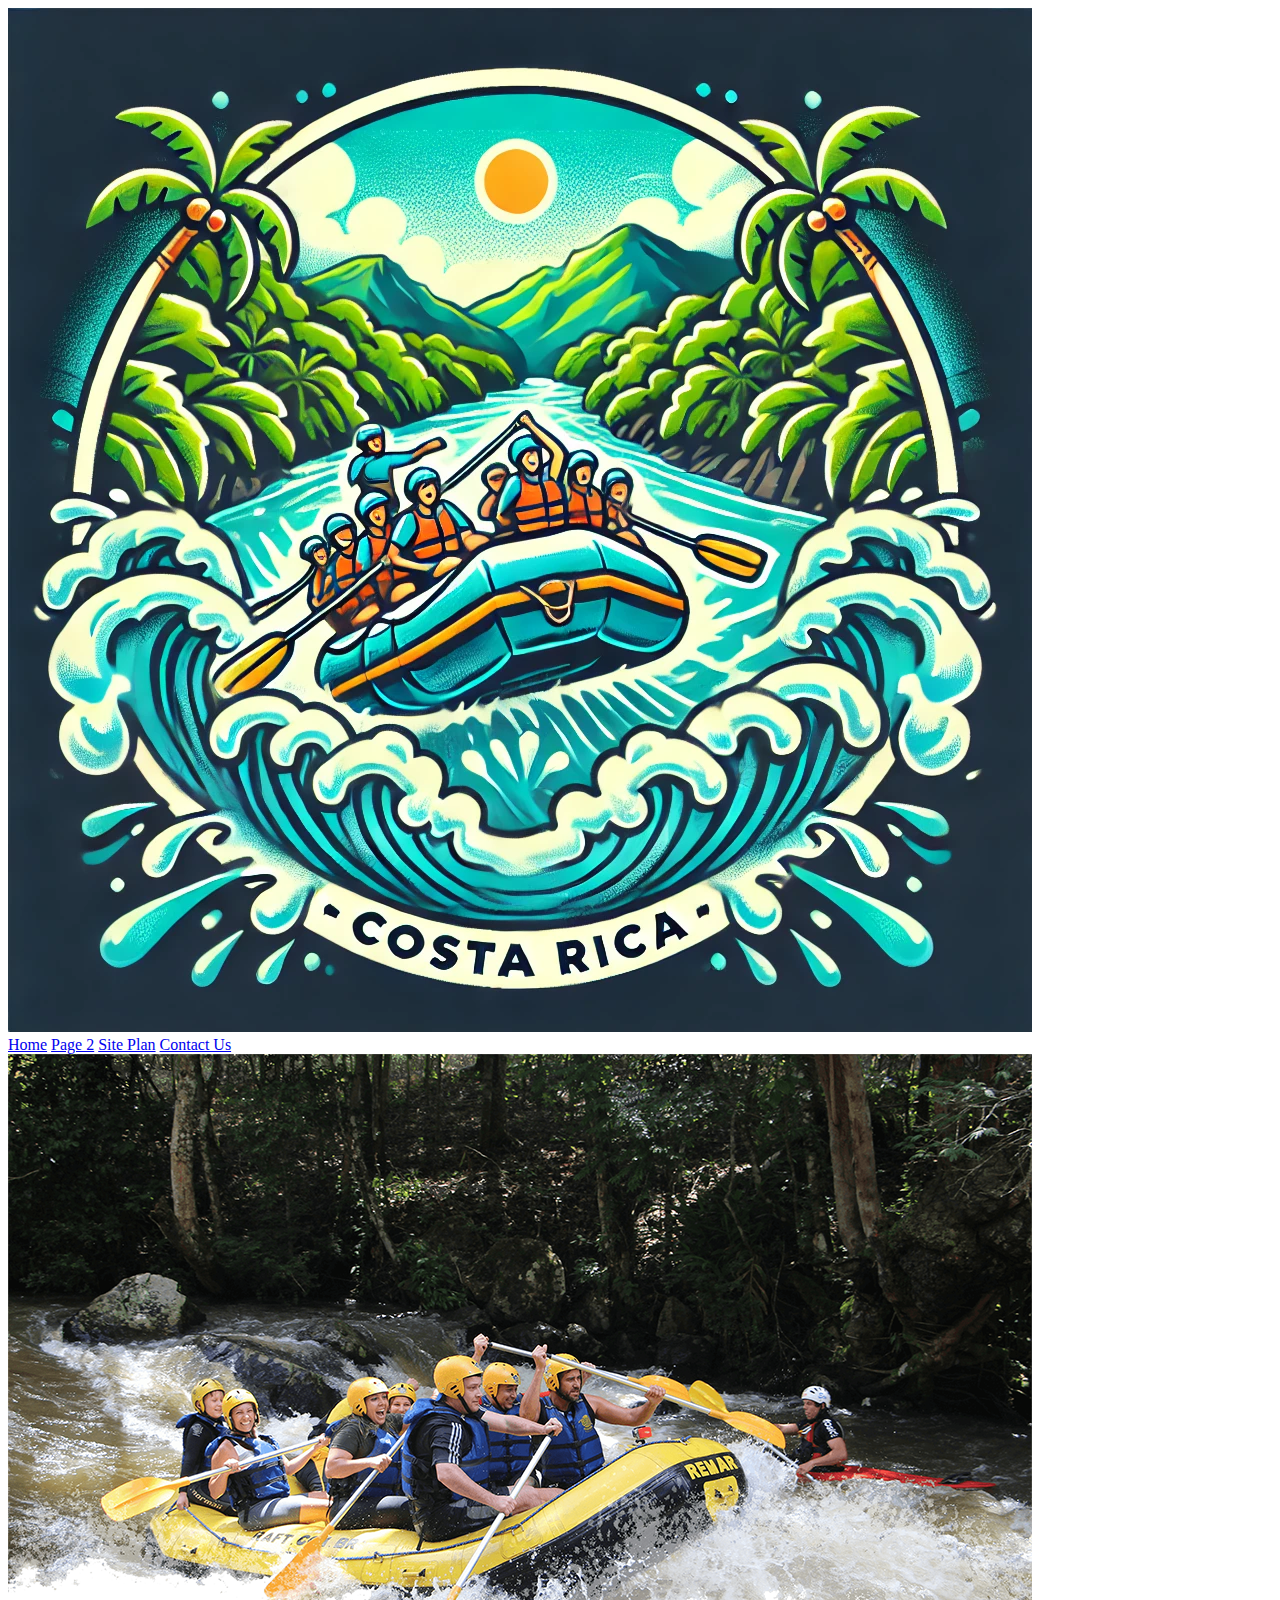
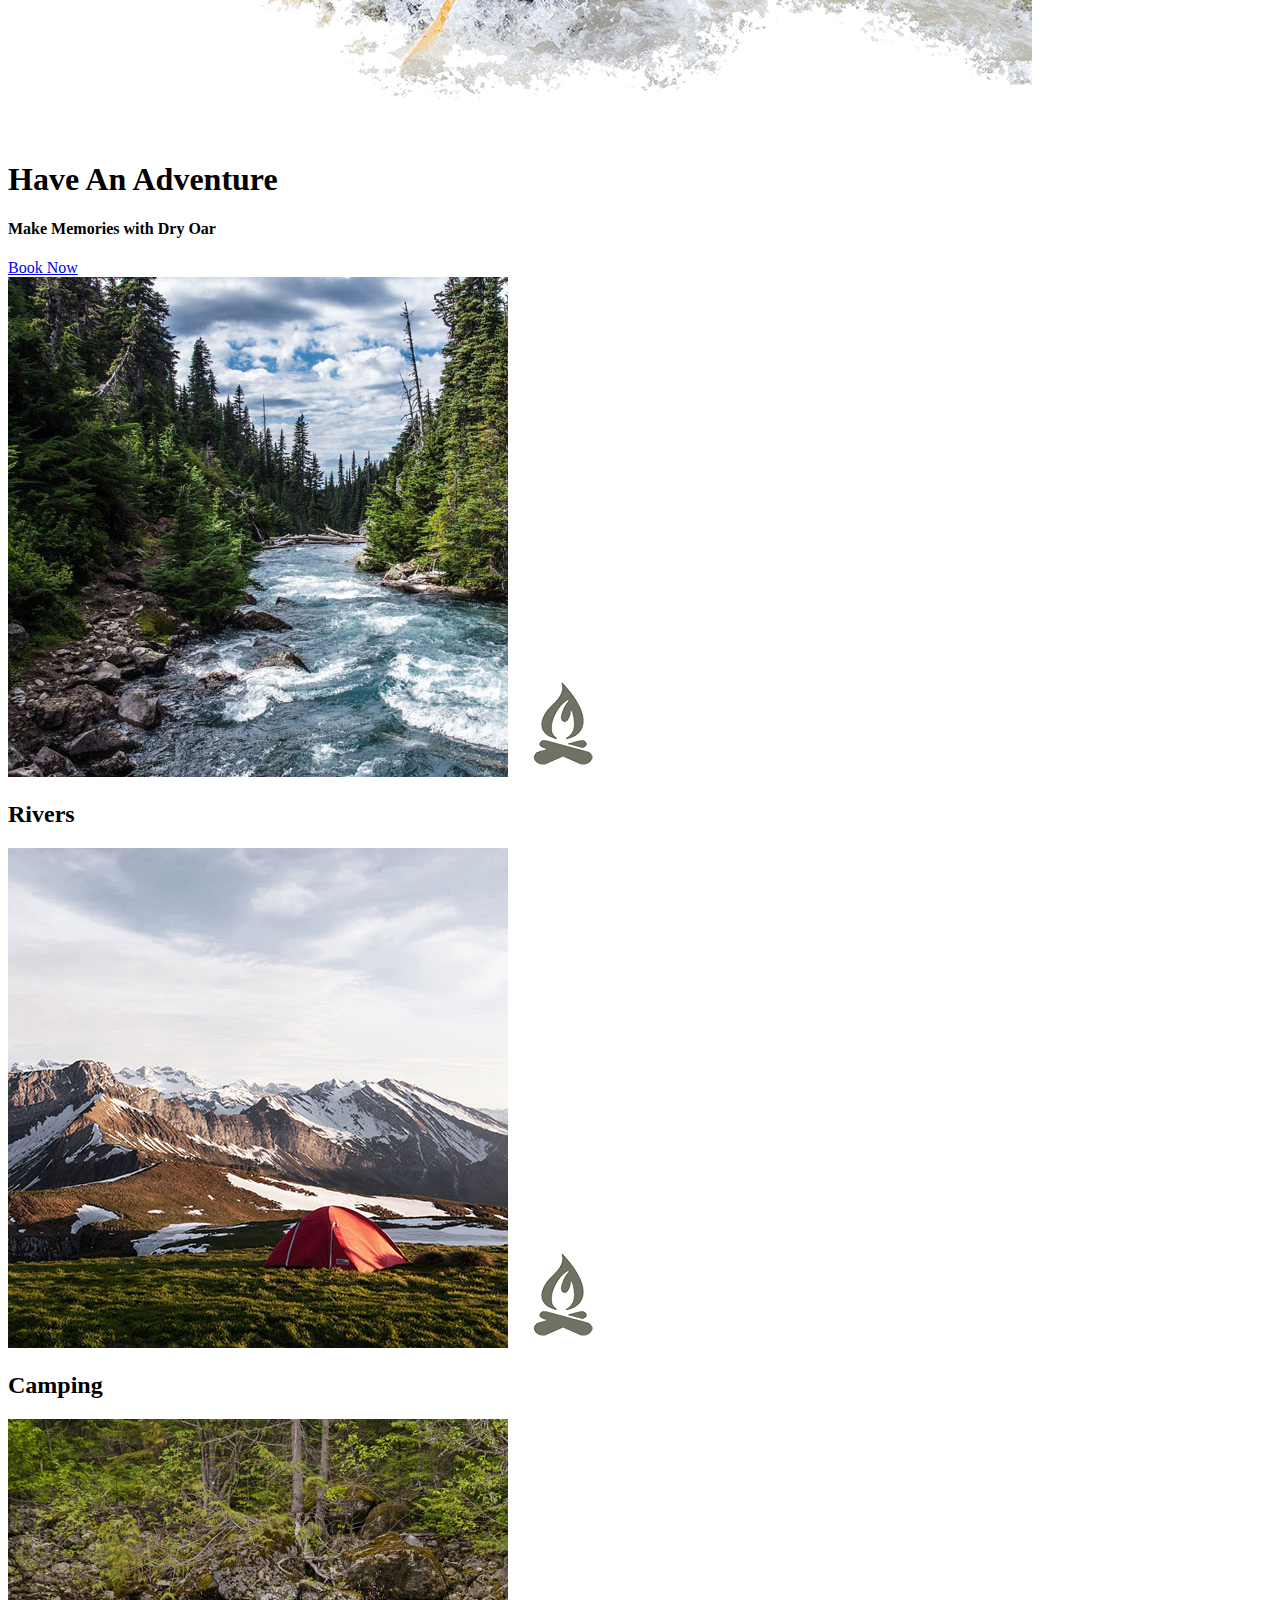
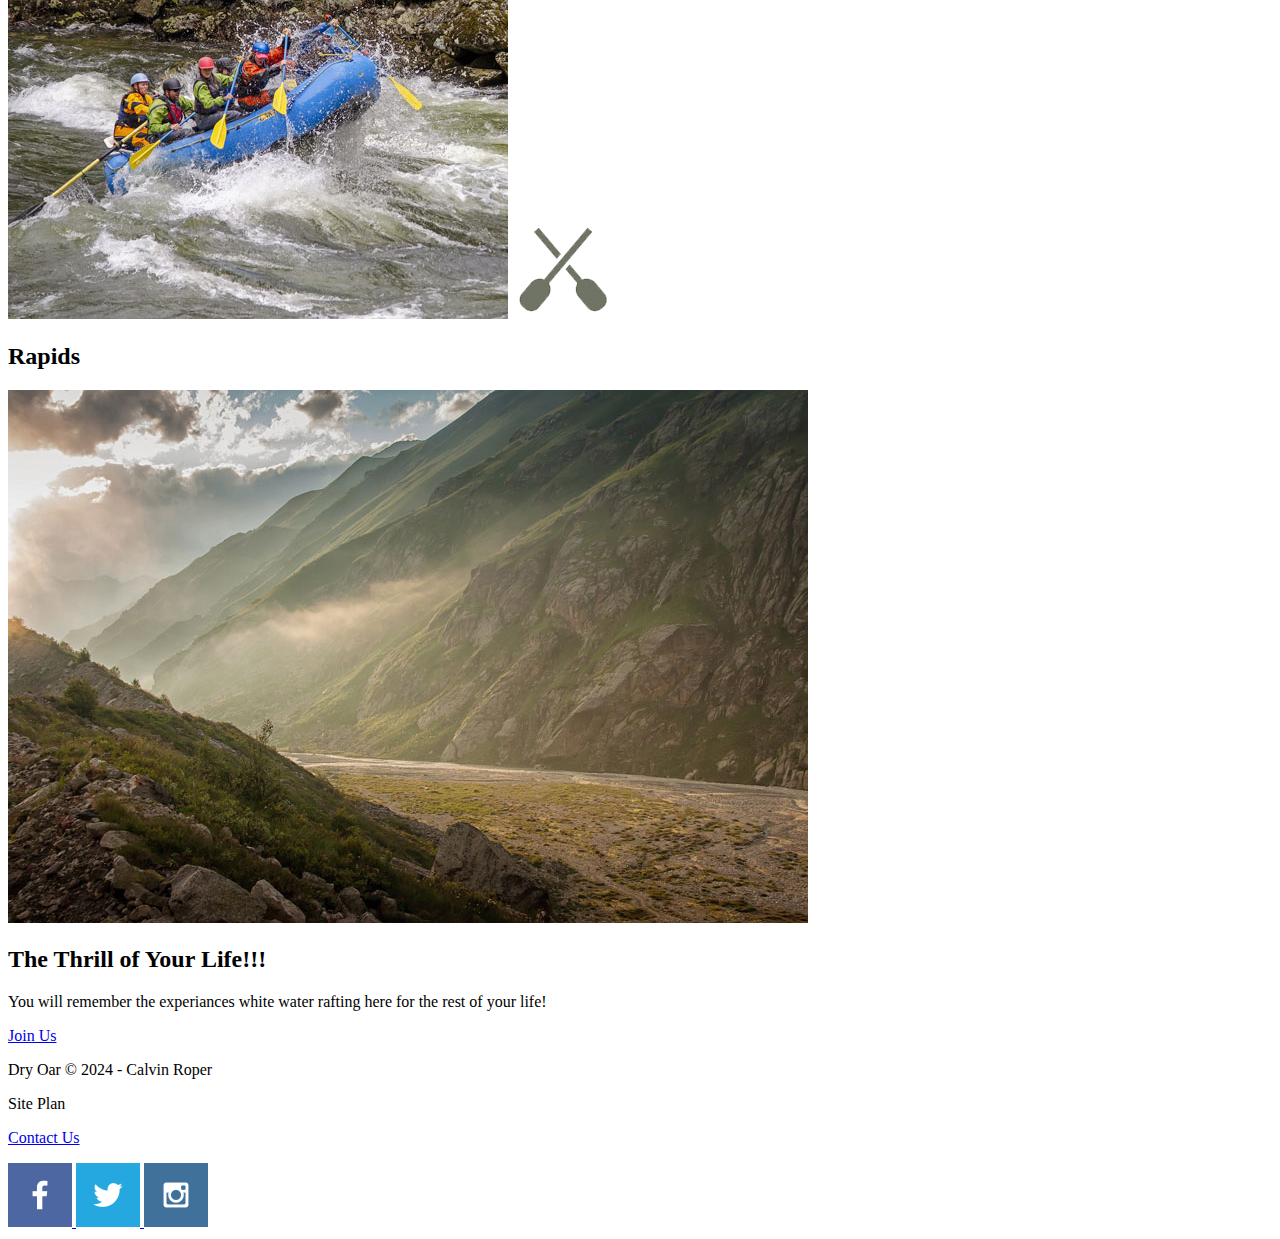
==== wwr/index.html @ ce1d0c9d "I have added all the images from the Home Page project. I have also formatted the rest of the code." ====
<!DOCTYPE html>
<html lang="en">
<head>
    <meta charset="UTF-8">
    <meta name="viewport" content="width=device-width, initial-scale=1.0">
    <title>WWR Home Page</title>
</head>
<body>
<header>
    <a id="logo_link" href="index.html">
        <img class="logo" src="images/logo2.webp" alt="Logo image">
    </a>
    <nav>
        <a href="index.html">Home</a>
        <a href="#">Page 2</a>
        <a href="site-plan-rafting.html">Site Plan</a>
        <a href="contactus.html">Contact Us</a>
    </nav>
</header>
<div id="hero">
    <div id="hero-box">
        <img id="hero-img" src="images/hero.png" alt="People enjoying white water rafting">
    </div>
    <section id="hero-msg">
        <h1 class="home-title">Have An Adventure</h1>
        <h4>Make Memories with Dry Oar </h4>
        <div class='button-box'>
            <a class="book" href="contactus.html">Book Now</a>
        </div>
    </section>
</div>
<main class="home-grid">
    <section class="rivers-card">
        <img class="card-img" src="images/rivers.jpg" alt="river in forest">
        <img class="icon" src="images/fire_icon.png" alt="fire icon">
        <h2>Rivers</h2>
    </section>
    <section class="camping-card">
        <img class="card-img" src="images/camping.jpg" alt="tent in mountains">
        <img class="icon" src="images/fire_icon.png" alt=" fire icon">
        <h2>Camping</h2>
    </section>
    <section class="rapids-card">
        <img class="card-img" src="images/rapids.jpg" alt="rafting boat">
        <img class="icon" src="images/oars.png" alt="oars icon">
        <h2>Rapids</h2>
    </section>
    <img class="mountains" src="images/mountains.jpg" alt="Misty mountains">
    <section class="msg">
        <h2>The Thrill of Your Life!!!</h2>
        <p>You will remember the experiances white water rafting here for the rest of your life!</p>
        <a class="join" href="rivers.html">Join Us</a>
    </section>
</main>
</body>
<footer>
    <p>Dry Oar &copy; 2024 - Calvin Roper</p>
    <p><a href="site-plan-rafting.html"></a>Site Plan</p>
    <p><a href="contactus.html">Contact Us</a></p>
    <div class="social">
        <a href="https://facebook.com">
            <img src="images/facebook.png" alt="fb icon">
        </a>
        <a href="https://twitter.com">
            <img src="images/twitter.png" alt="twitter icon">
        </a>
        <a href="https://instagram.com">
            <img src="images/instagram.png" alt="instagram icon">
        </a>
    </div>
</footer>
</html>
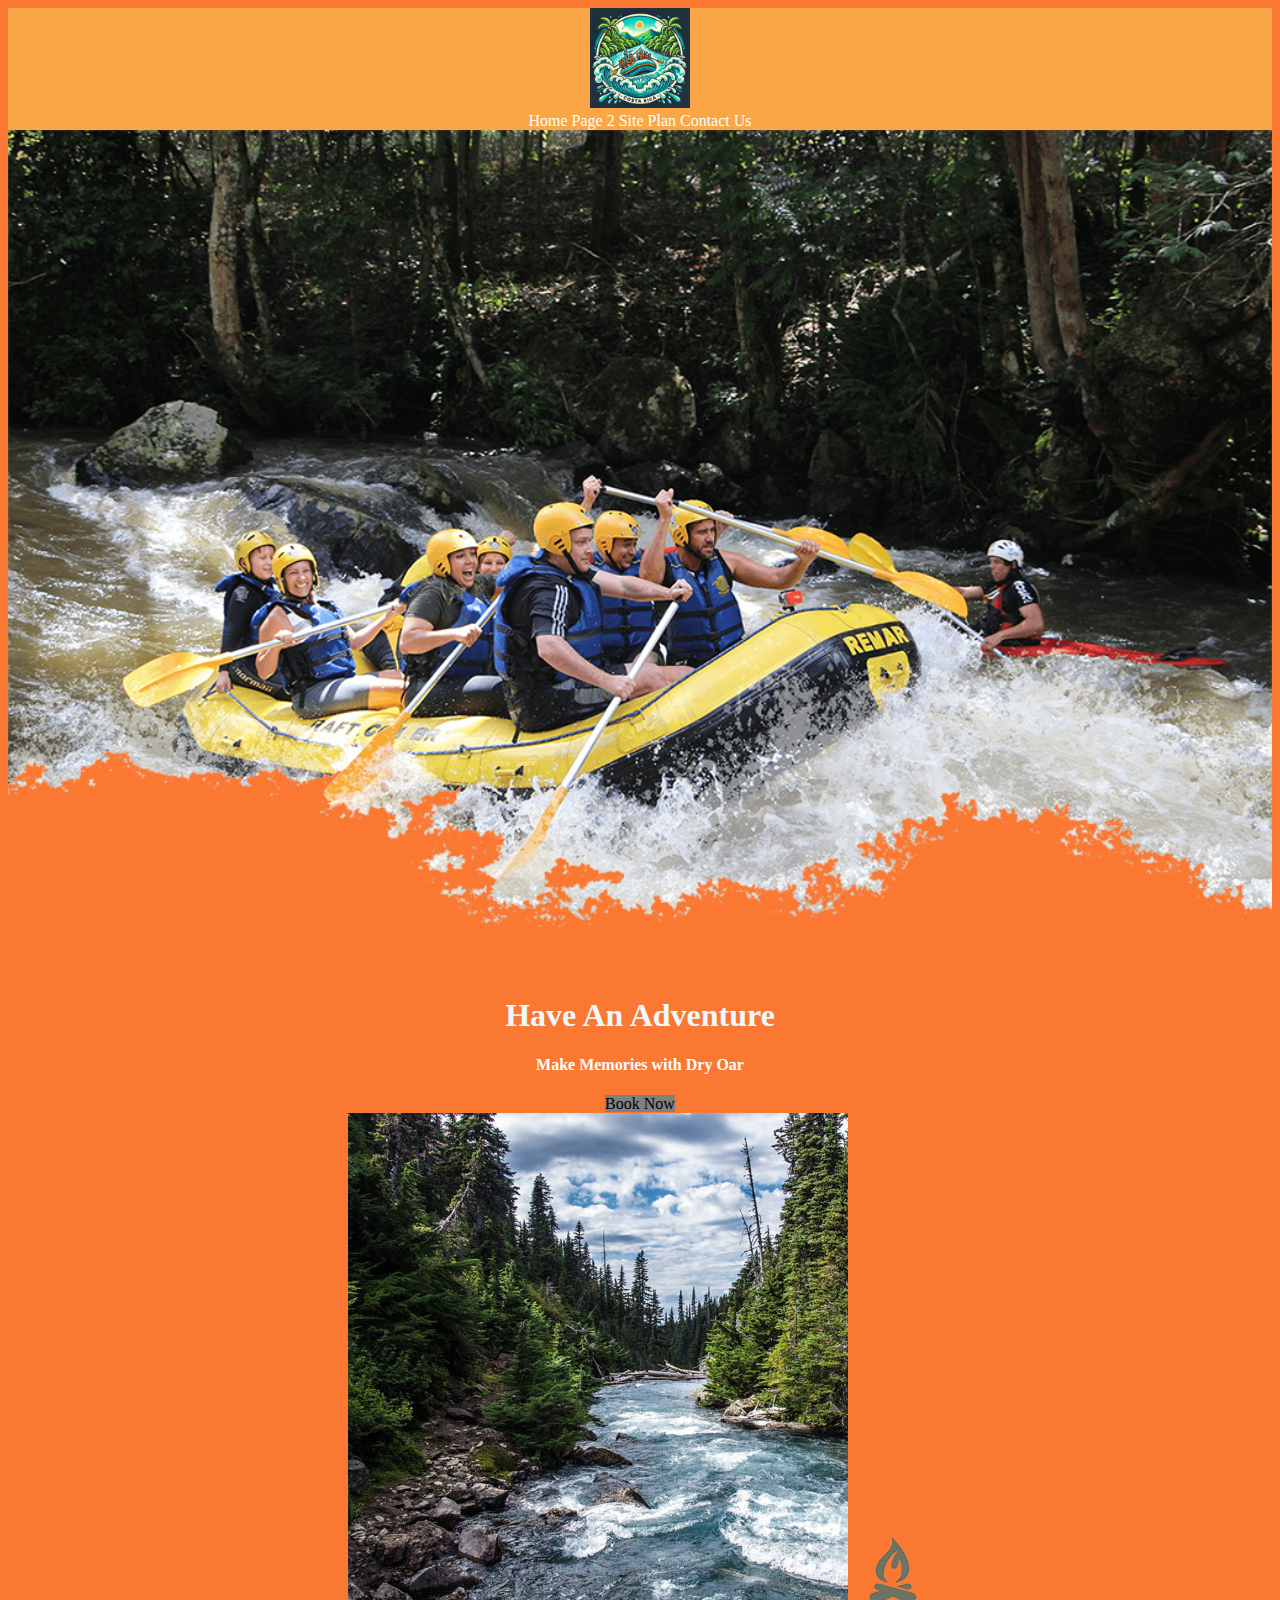
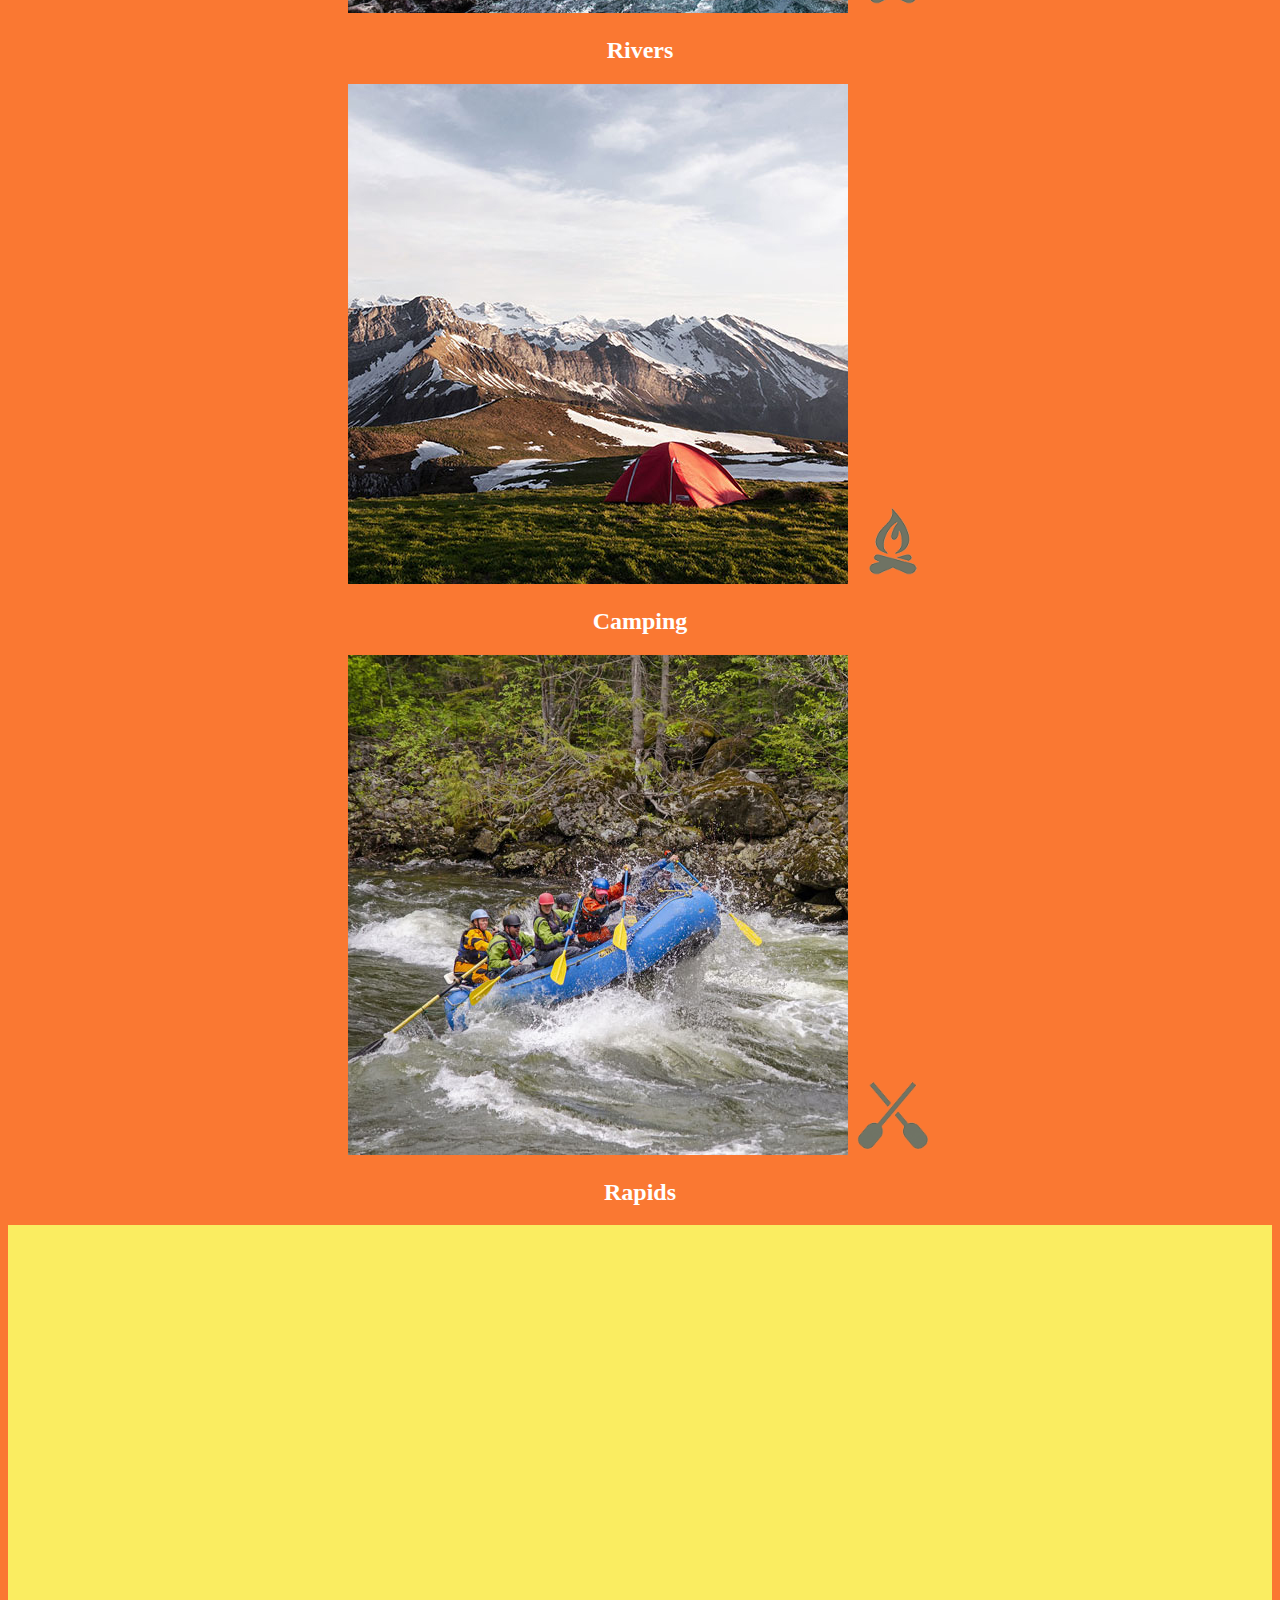
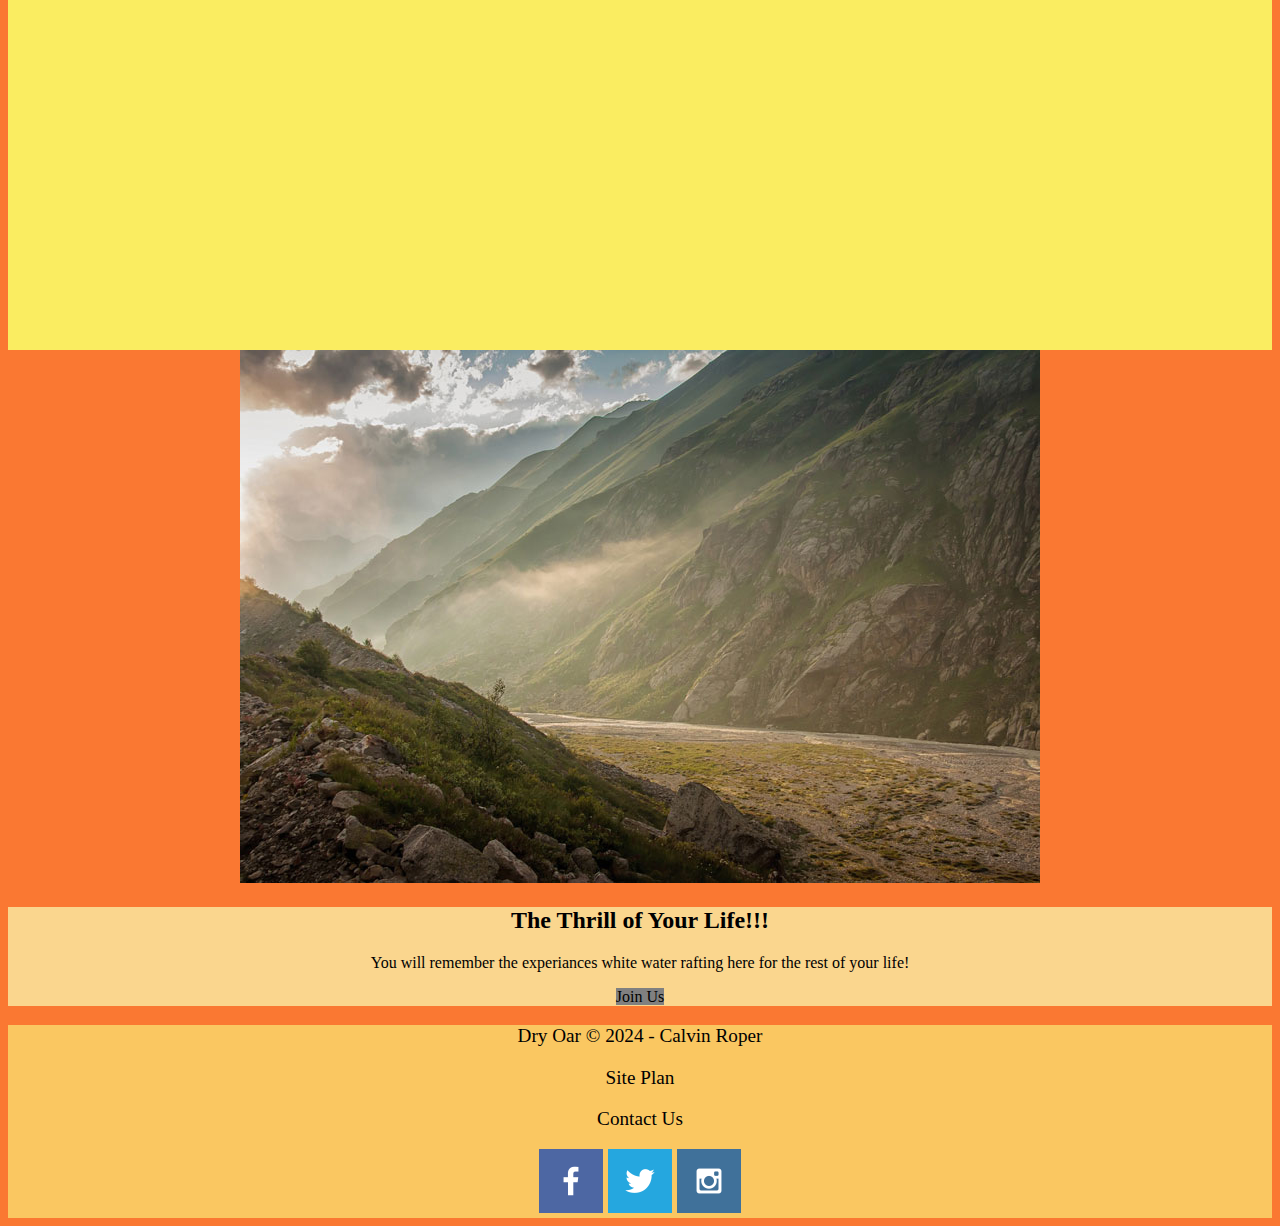
==== commit 0f1794fd: "I finished adding all the elements from the css." ====
--- a/wwr/index.html
+++ b/wwr/index.html
@@ -4,8 +4,11 @@
     <meta charset="UTF-8">
     <meta name="viewport" content="width=device-width, initial-scale=1.0">
     <title>WWR Home Page</title>
+    <link rel="stylesheet" href="styles/style.css">
+
 </head>
 <body>
+<div id="content">
 <header>
     <a id="logo_link" href="index.html">
         <img class="logo" src="images/logo2.webp" alt="Logo image">
@@ -45,6 +48,7 @@
         <img class="icon" src="images/oars.png" alt="oars icon">
         <h2>Rapids</h2>
     </section>
+    <div id="background"></div>
     <img class="mountains" src="images/mountains.jpg" alt="Misty mountains">
     <section class="msg">
         <h2>The Thrill of Your Life!!!</h2>
@@ -52,21 +56,22 @@
         <a class="join" href="rivers.html">Join Us</a>
     </section>
 </main>
-</body>
 <footer>
     <p>Dry Oar &copy; 2024 - Calvin Roper</p>
     <p><a href="site-plan-rafting.html"></a>Site Plan</p>
     <p><a href="contactus.html">Contact Us</a></p>
     <div class="social">
-        <a href="https://facebook.com">
+        <a href="https://facebook.com" target="_blank">
             <img src="images/facebook.png" alt="fb icon">
         </a>
-        <a href="https://twitter.com">
+        <a href="https://twitter.com" target="_blank">
             <img src="images/twitter.png" alt="twitter icon">
         </a>
-        <a href="https://instagram.com">
+        <a href="https://instagram.com" target="_blank">
             <img src="images/instagram.png" alt="instagram icon">
         </a>
     </div>
 </footer>
+</div>
+</body>
 </html>--- a/wwr/styles/style.css
+++ b/wwr/styles/style.css
@@ -0,0 +1,82 @@
+#content {
+    max-width: 1600px;
+    margin: 0 auto;
+}
+nav #hero #home-grid {
+    text-align: center;
+}
+
+
+#background {
+    height: 725px;
+}
+body {
+    background-color: #FA7832;
+    color: white;
+    text-align: center;
+    max-width: 0 auto;
+}
+
+header {
+    background-color: #FAA646;
+    color: white;
+}
+.logo{
+    width: 100px;
+}
+nav a{
+    color: white;
+    text-decoration: none;
+}
+nav a:hover {
+    background-color:#FAC761;
+    color: white;
+}
+.home-title{
+    color: aliceblue;
+}
+h4{
+    color: white;
+}
+.book, .join {
+    background-color:gray;
+    color: black;
+    text-decoration: none;
+}
+.book:hover, .join:hover {
+    background-color:rgb(163, 38, 38);
+}
+.msg h2{
+    color: black;
+}
+.msg p{
+    color: black;
+}
+#background {
+    background-color:#FAED61;
+}
+.msg {
+    background-color:#FAD68E;
+}
+footer {
+    background-color: #FAC761;
+    font-size: 1.2em;
+    color: black;
+    
+}
+footer a{
+    color: black;
+    text-decoration: none;
+}
+footer a:hover{
+    color: black;
+}
+#hero-img{
+    width: 100%;
+}
+.icon{
+    width: 80px ;
+}
+footer p a:hover{
+    text-decoration: underline;
+}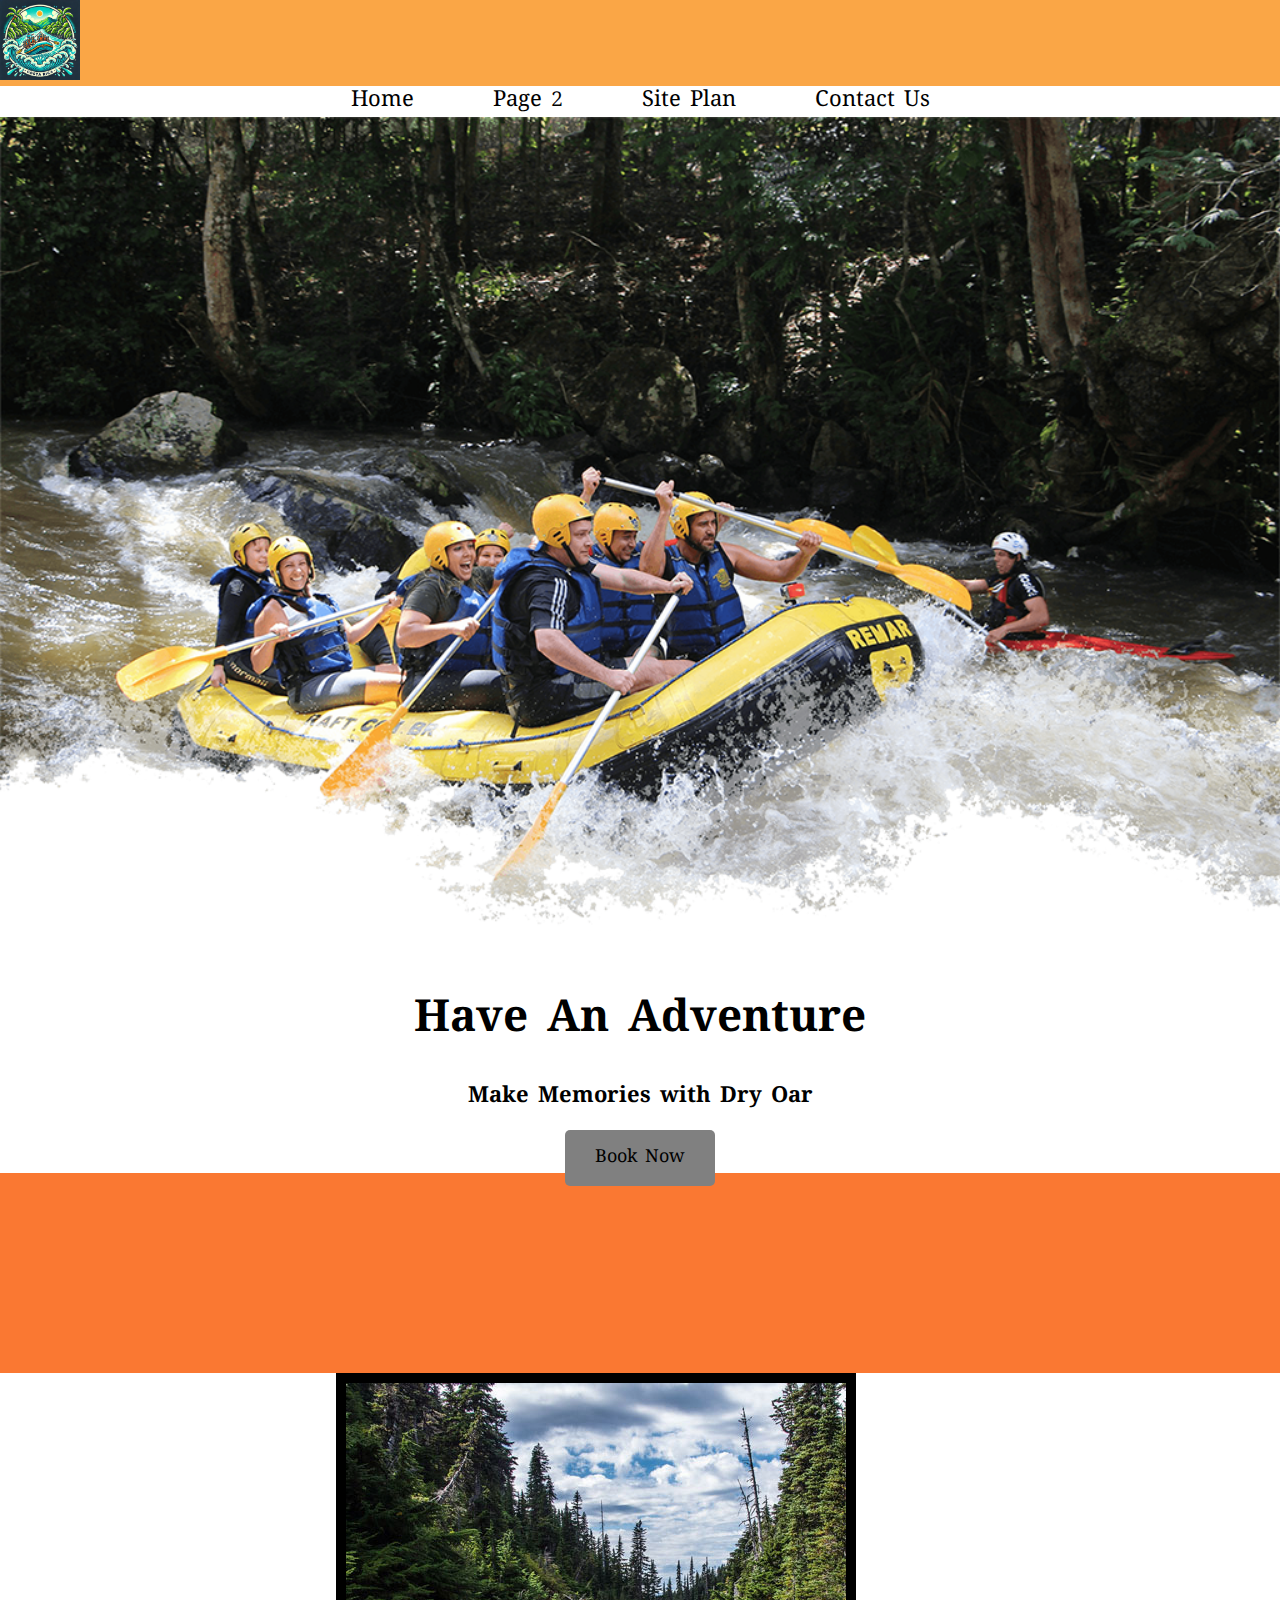
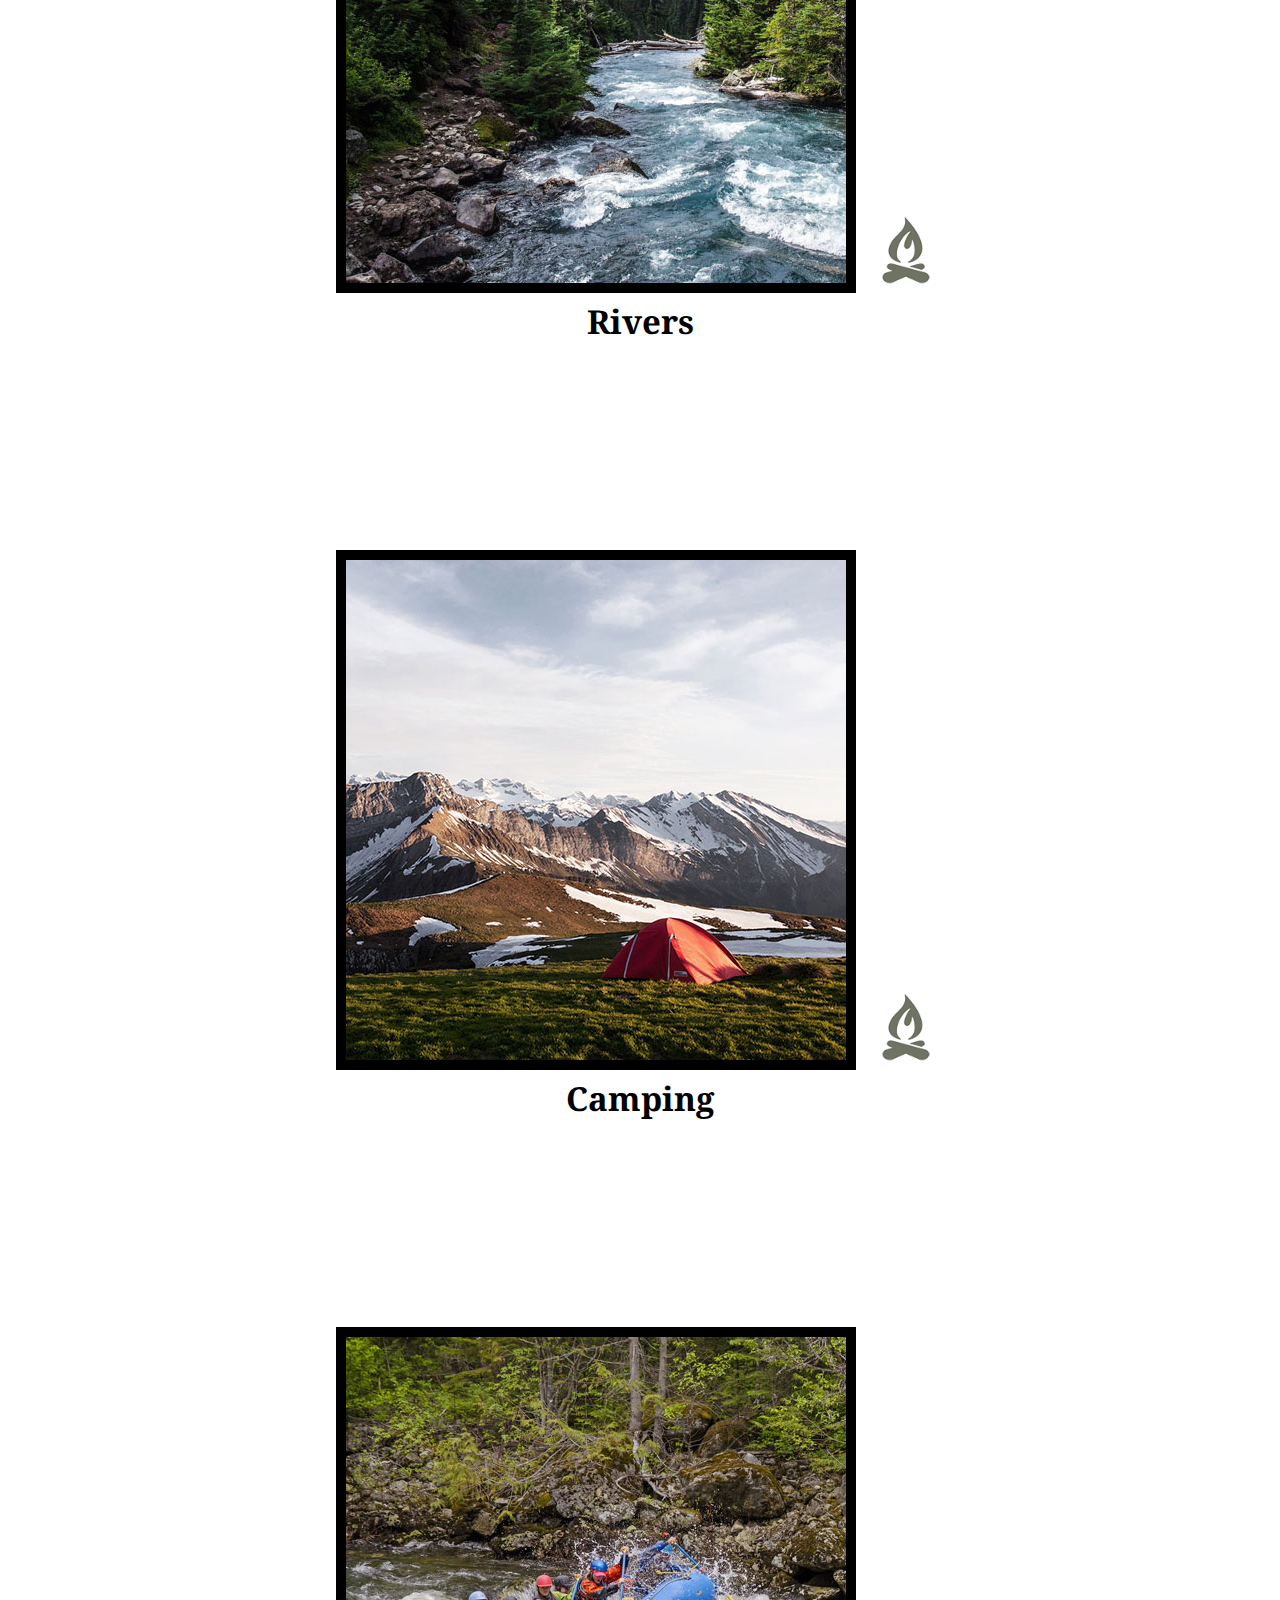
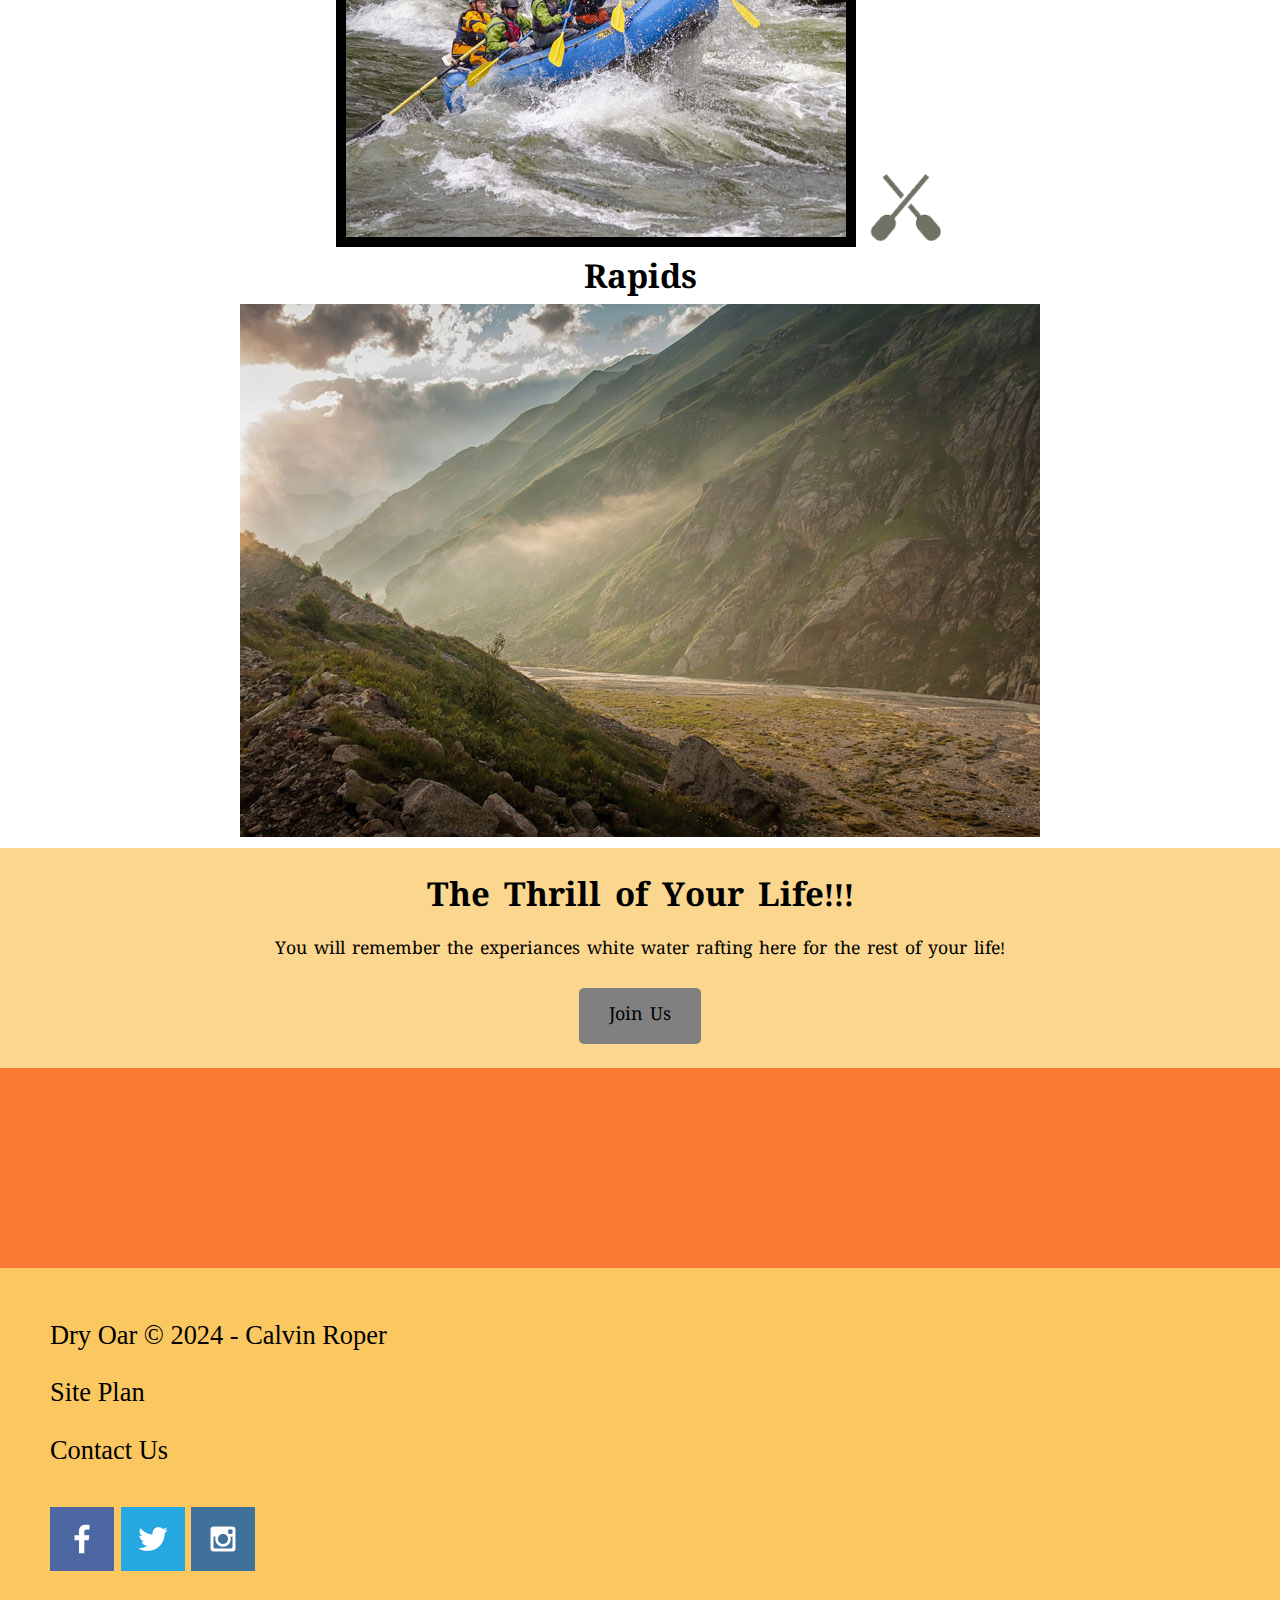
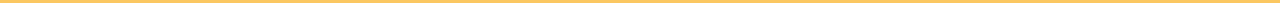
==== commit 3ff8f264: "I added more padding and I added new fonts to my css." ====
--- a/wwr/index.html
+++ b/wwr/index.html
@@ -5,6 +5,7 @@
     <meta name="viewport" content="width=device-width, initial-scale=1.0">
     <title>WWR Home Page</title>
     <link rel="stylesheet" href="styles/style.css">
+    
 
 </head>
 <body>
--- a/wwr/styles/style.css
+++ b/wwr/styles/style.css
@@ -1,20 +1,62 @@
+@import url('https://fonts.googleapis.com/css2?family=Afacad+Flux:wght@100..1000&family=Noto+Serif+Oriya:wght@400..700&display=swap');
+:root {
+    /* change the values below to your colors from your palette */
+    --primary-color:  #00F5D3  ;
+    --secondary-color: #2DD1F7 ;
+    --accent1-color: #43FA65;
+    --accent2-color: #2753FA;
+    --accent3-color: white;
+  
+    /* change the values below to your chosen font(s) */
+    --heading-font: "Noto Serif Oriya", arial,serif;
+    --paragraph-font: "Noto Serif Oriya", serif,arial ;
+  
+    /* these colors below should be chosen from among your palette colors above */
+    --headline-color-on-white: #1169a8;  /* headlines on a white background */ 
+    --headline-color-on-color: white; /* headlines on a colored background */ 
+    --paragraph-color-on-white: #396E94; /* paragraph text on a white background */ 
+    --paragraph-color-on-color: white; /* paragraph text on a colored background */ 
+    --paragraph-background-color: #396E94  ;
+    --nav-link-color: #396E94;
+    --nav-background-color: #43FA65;
+    --nav-hover-link-color: white;
+    --nav-hover-background-color: #396E94;
+  }
 #content {
     max-width: 1600px;
     margin: 0 auto;
 }
-nav #hero #home-grid {
+nav, #hero, .home-grid {
+    
+    background-color:var(--accent3-color);
+    font-family: var(--heading-font);
+    text-align: center;
+}
+.button-box a {
+    text-align: center;
+}
+#logo-link {
+    padding-top: 5px;
+}
+.home-grid{
     text-align: center;
 }
 
-
-#background {
+.background {
     height: 725px;
 }
 body {
     background-color: #FA7832;
-    color: white;
-    text-align: center;
-    max-width: 0 auto;
+    color: black;
+    font-size: 22px;
+    margin:0;
+    padding: 0;
+}
+h2 {
+    margin: 0;
+}
+.rivers-card, .camping-card, .reapids-card {
+    margin: 200px 0;
 }
 
 header {
@@ -22,46 +64,71 @@
     color: white;
 }
 .logo{
-    width: 100px;
+    width: 80px;
 }
 nav a{
-    color: white;
+    color: black;
     text-decoration: none;
+    padding: 35px;
 }
 nav a:hover {
     background-color:#FAC761;
-    color: white;
+    color: black;
 }
 .home-title{
-    color: aliceblue;
+    color: black;
+    font-family: var(--paragraph-font);
+    font-size: 2em;
+    text-align: center;
+    margin-top: 10px;
 }
 h4{
-    color: white;
+    color: black;
+    text-align: center;
 }
 .book, .join {
     background-color:gray;
     color: black;
     text-decoration: none;
+    font-size: 18px;
+    padding: 15px 30px;
+    margin-top: 50px;
+    border-radius: 5px;
+    text-align: center;
+    
+}
+.card-img {
+    border: 10px solid black;
 }
 .book:hover, .join:hover {
     background-color:rgb(163, 38, 38);
 }
 .msg h2{
     color: black;
+    font-family: var(--paragraph-font);
 }
 .msg p{
     color: black;
+    font-size: .8em;
+    padding-bottom: 15px;
+}
+main section img {
+    box-sizing: border-box;
 }
 #background {
     background-color:#FAED61;
 }
 .msg {
     background-color:#FAD68E;
+    line-height: 1.5em;
+    padding: 35px;
 }
 footer {
     background-color: #FAC761;
     font-size: 1.2em;
     color: black;
+    margin-top: 200px;
+    padding: 25px 50px;
     
 }
 footer a{
@@ -76,7 +143,11 @@
 }
 .icon{
     width: 80px ;
+    padding-top: 10px;
 }
 footer p a:hover{
     text-decoration: underline;
-}+}
+footer .social img {
+    padding-top: 15px;
+}
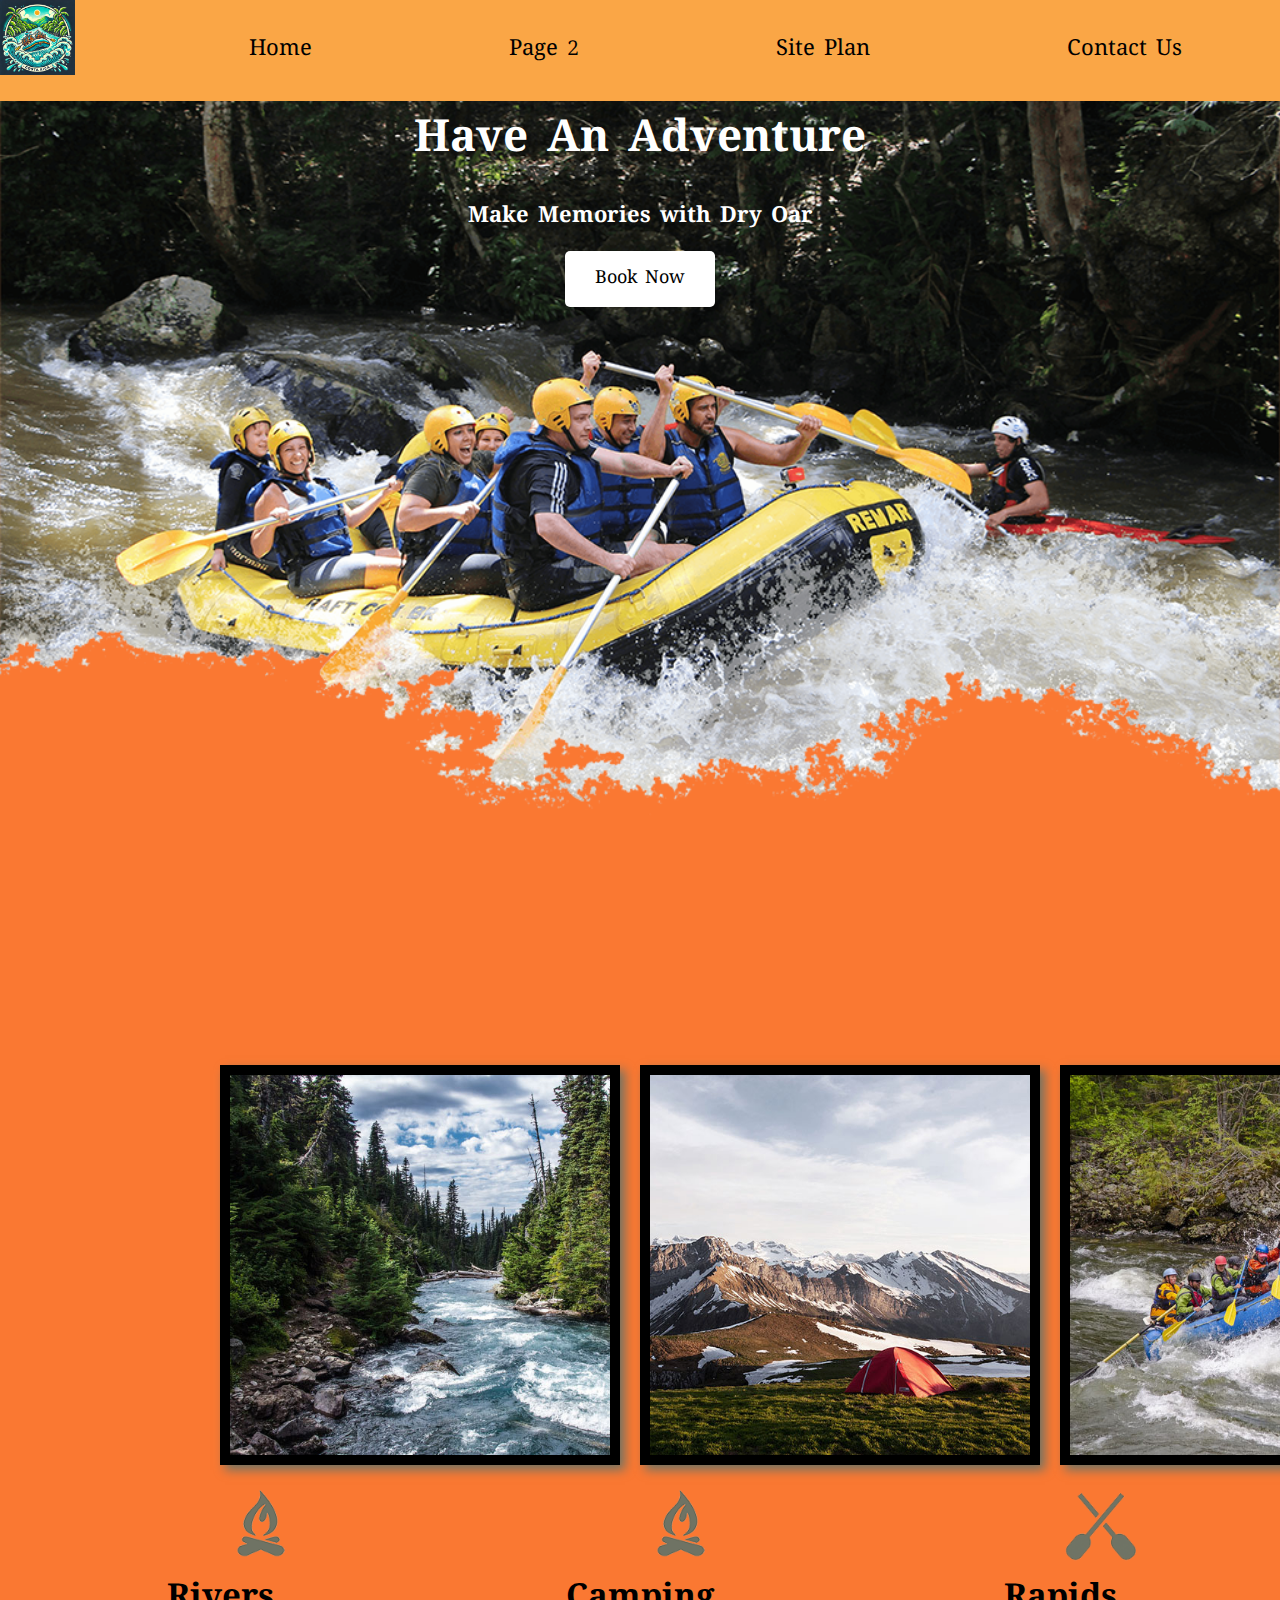
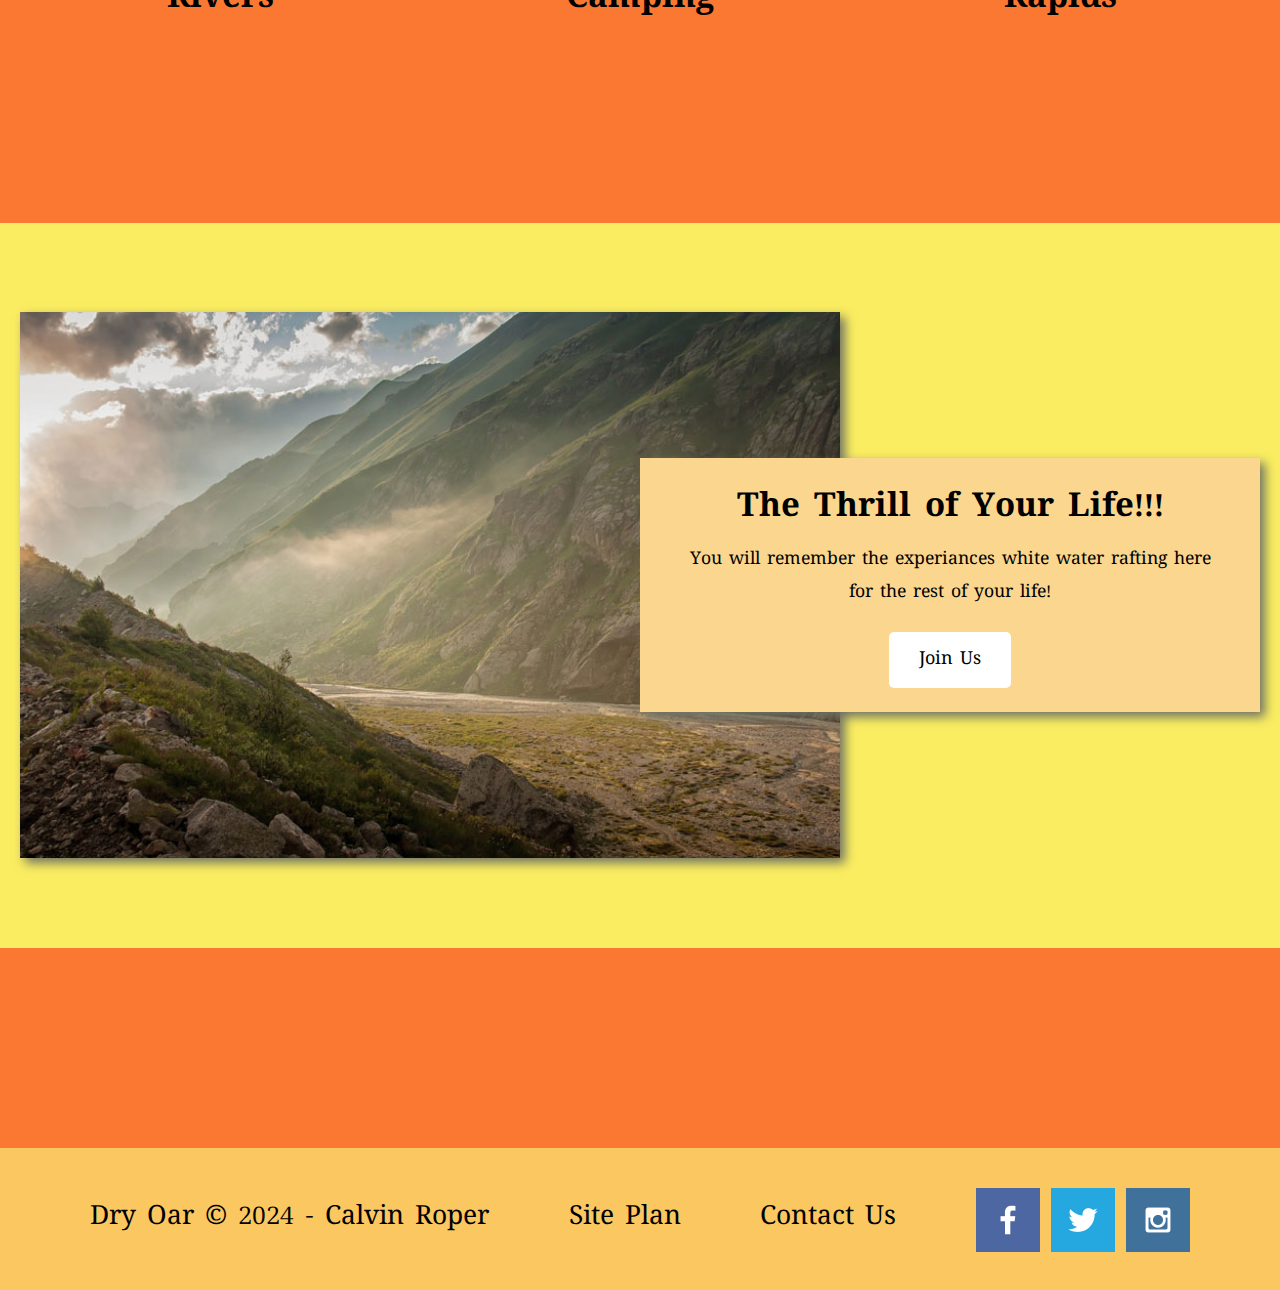
==== commit b619d649: "I was able to align the book now button and also align the other images!!!!" ====
--- a/wwr/index.html
+++ b/wwr/index.html
@@ -28,8 +28,8 @@
     <section id="hero-msg">
         <h1 class="home-title">Have An Adventure</h1>
         <h4>Make Memories with Dry Oar </h4>
-        <div class='button-box'>
-            <a class="book" href="contactus.html">Book Now</a>
+        <div class="button-box">
+            <a class="book" href="rates.html">Book Now</a>
         </div>
     </section>
 </div>
--- a/wwr/styles/style.css
+++ b/wwr/styles/style.css
@@ -21,50 +21,38 @@
     --nav-background-color: #43FA65;
     --nav-hover-link-color: white;
     --nav-hover-background-color: #396E94;
-  }
+}
+
+body {
+    font-family: var(--paragraph-font);
+    background-color: #FA7832;
+    color: black;
+    font-size: 22px;
+    margin:0;
+    padding: 0;
+}
 #content {
     max-width: 1600px;
     margin: 0 auto;
 }
-nav, #hero, .home-grid {
-    
-    background-color:var(--accent3-color);
-    font-family: var(--heading-font);
-    text-align: center;
-}
-.button-box a {
-    text-align: center;
+header {
+    background-color: #FAA646;
+    color: rgba(11, 1, 1, 0.879);
+    display: grid;
+    grid-template-columns: 150px auto;
 }
 #logo-link {
     padding-top: 5px;
-}
-.home-grid{
-    text-align: center;
-}
-
-.background {
-    height: 725px;
-}
-body {
-    background-color: #FA7832;
-    color: black;
-    font-size: 22px;
-    margin:0;
-    padding: 0;
-}
-h2 {
-    margin: 0;
-}
-.rivers-card, .camping-card, .reapids-card {
-    margin: 200px 0;
-}
-
-header {
-    background-color: #FAA646;
-    color: white;
-}
-.logo{
-    width: 80px;
+    justify-self: center;
+    align-self: center;
+    
+}
+.logo {
+    width: 75px;
+}
+nav {
+    display: flex;
+    justify-content: space-around;
 }
 nav a{
     color: black;
@@ -75,19 +63,42 @@
     background-color:#FAC761;
     color: black;
 }
+#hero {
+    display: grid;
+    grid-template-columns: 1fr 3fr 1fr;
+    margin-top: -100px;
+    text-align: center;
+}
+#hero-box {
+    grid-column: 1/4;
+    grid-row: 1/3;
+    z-index: -1;
+}
+#hero-img{
+    width: 100%;
+}
+#hero-msg {
+    grid-column: 2/3;
+    grid-row: 1/2;
+    margin-top: 100px;
+}
+
 .home-title{
-    color: black;
+    color: white;
     font-family: var(--paragraph-font);
     font-size: 2em;
     text-align: center;
     margin-top: 10px;
 }
 h4{
-    color: black;
+    color:white;
+    text-align: center;
+}
+.button-box a {
     text-align: center;
 }
 .book, .join {
-    background-color:gray;
+    background-color:white;
     color: black;
     text-decoration: none;
     font-size: 18px;
@@ -95,33 +106,88 @@
     margin-top: 50px;
     border-radius: 5px;
     text-align: center;
+   
     
+}
+/* I have organized all of Css elements up until this point*/
+
+.home-grid{
+    text-align: center;
+    display: grid;
+    grid-template-columns:repeat(10,1fr);
+
+}
+.rivers-card, .camping-card, .rapids-card {
+    margin: 200px;
+    justify-items: center;
+}
+.icon {
+    width: 80px ;
+    padding-top: 10px;
+}
+h2 {
+    margin: 0;
 }
 .card-img {
     border: 10px solid black;
-}
-.book:hover, .join:hover {
-    background-color:rgb(163, 38, 38);
-}
-.msg h2{
-    color: black;
-    font-family: var(--paragraph-font);
-}
-.msg p{
-    color: black;
-    font-size: .8em;
-    padding-bottom: 15px;
-}
-main section img {
-    box-sizing: border-box;
+    transition: tranform .5s;
+    box-shadow: 5px 5px 10px #6f7364 ;
+    max-width: 400px;
+}
+.card-img:hover {
+    opacity: .8;
+    transform: scale(1.1);
+}
+.mountains {
+    width: 100%;
+}
+.rivers-card {
+    grid-column: 2/4;
+    grid-row: 2/3;
+
+}
+.camping-card {
+    grid-column: 5/7;
+    grid-row: 2/3;
+}
+.rapids-card {
+    grid-column: 8/10;
+    grid-row: 2/3;
 }
 #background {
+    grid-column: 1/11;
+    grid-row: 4/9;
     background-color:#FAED61;
+    height: 725px;
+}
+.mountains {
+    width: 100%;
+    grid-column: 2/7;
+    grid-row: 5/8;
+    box-shadow: 5px 5px 10px #6f7364;
 }
 .msg {
     background-color:#FAD68E;
     line-height: 1.5em;
     padding: 35px;
+    grid-column: 6/10;
+    grid-row: 6/7;
+    box-shadow: 5px 5px 10px #6f7364;
+}
+.book:hover, .join:hover {
+    background-color:rgb(163, 38, 38);
+}
+.msg h2{
+    color: black;
+    font-family: var(--paragraph-font);
+}
+.msg p{
+    color: black;
+    font-size: .8em;
+    padding-bottom: 15px;
+}
+main section img {
+    box-sizing: border-box;
 }
 footer {
     background-color: #FAC761;
@@ -129,7 +195,9 @@
     color: black;
     margin-top: 200px;
     padding: 25px 50px;
-    
+    display: flex;
+    justify-content: space-around;
+    align-items: center;
 }
 footer a{
     color: black;
@@ -138,16 +206,54 @@
 footer a:hover{
     color: black;
 }
-#hero-img{
-    width: 100%;
-}
-.icon{
-    width: 80px ;
-    padding-top: 10px;
-}
+
 footer p a:hover{
     text-decoration: underline;
 }
 footer .social img {
     padding-top: 15px;
 }
+@media screen and (max-width: 900px) {
+    #hero, .home-grid {
+        display: block;
+        height: auto;
+    }
+    nav, footer {
+        flex-direction: column;
+    }
+    nav a {
+        display: block;
+        padding: 15px;
+    }
+    #hero {
+        margin-top: 0;
+    }
+    #hero-msg {
+        margin-top: 0;
+    }
+    #hero-msg h4 {
+        display: none;
+    }
+    #hero-msg h1 {
+        color: #6f7364;
+    }
+    .home-title {
+        font-size: 25px;
+    }
+    .rivers-card, .camping-card, .rapids-card { 
+        margin: 50px auto;
+        width: 60%;
+    }
+    #background {
+        display: none;
+    }
+    .mountains, .msg {
+        width: 80%;
+        display: block;
+        margin: 0 auto;
+        max-width: fit-content;
+    }
+    footer {
+        margin-top: 25px;
+    }
+}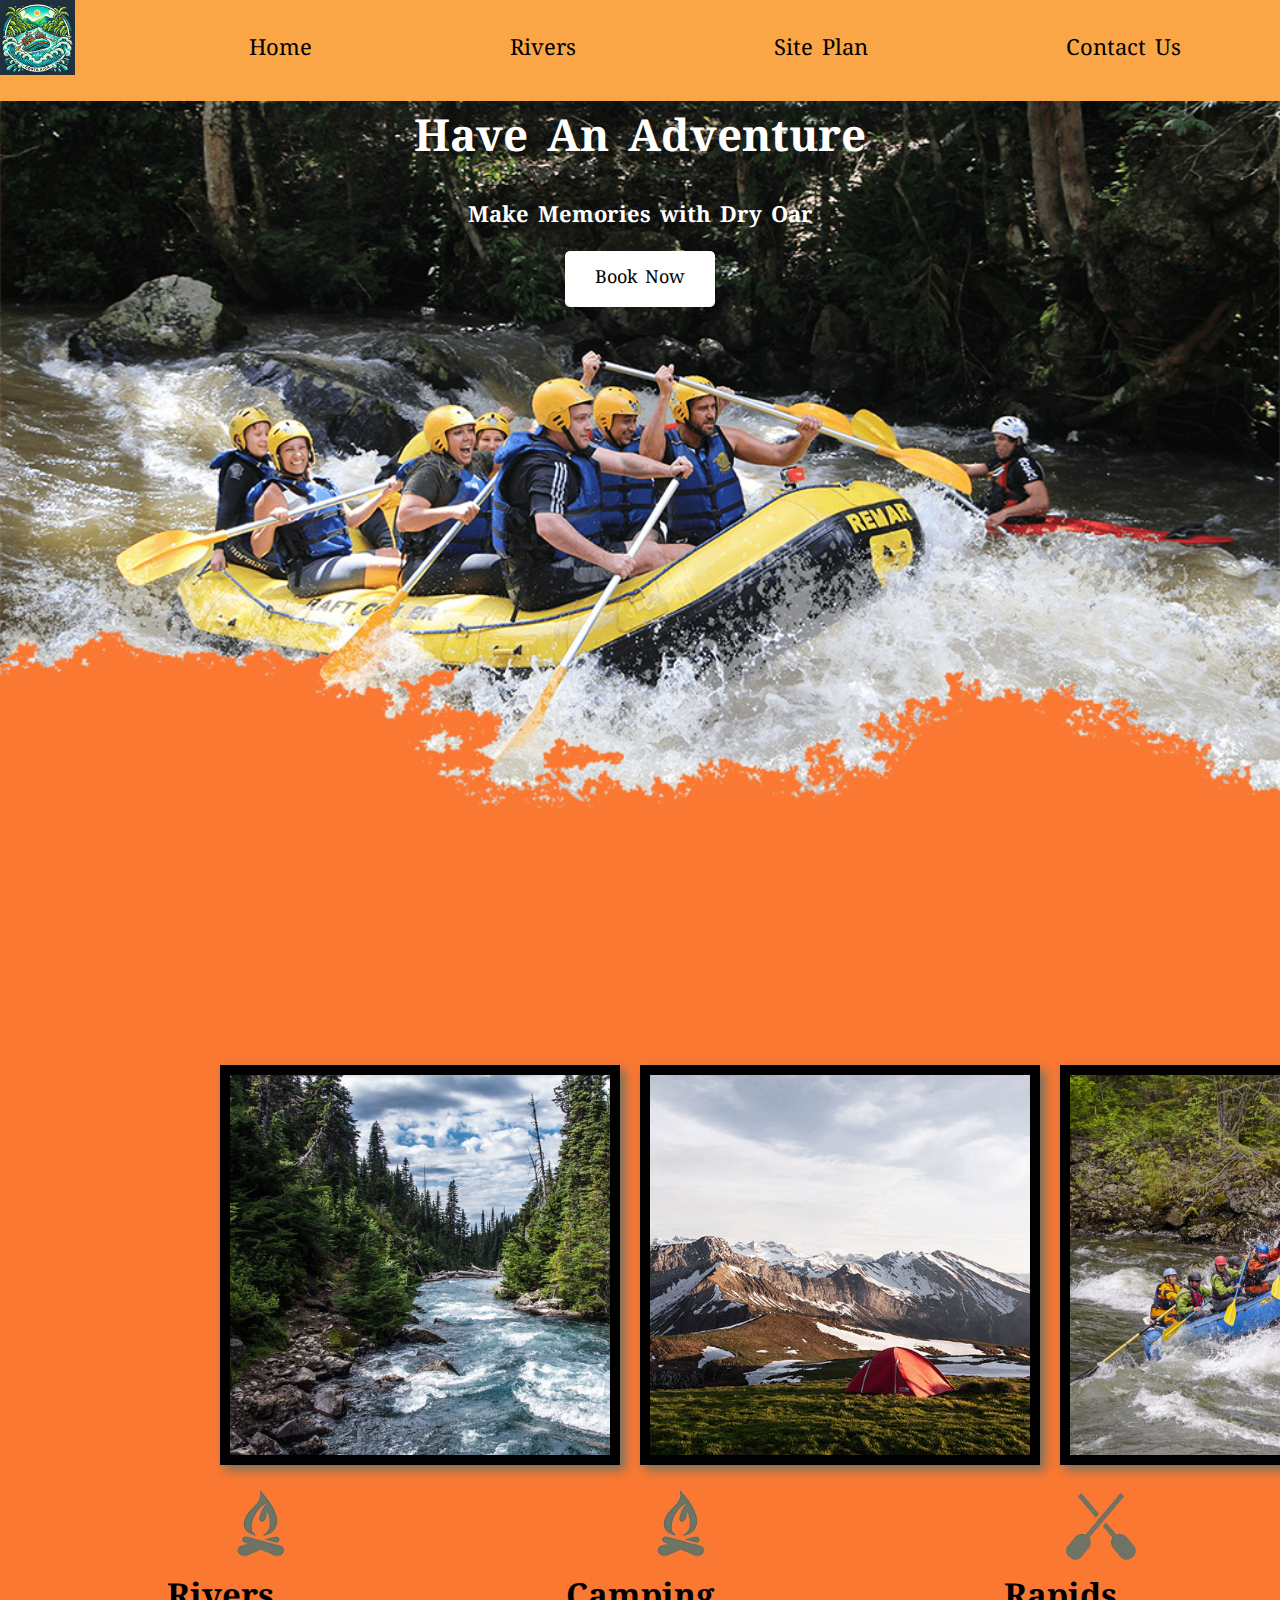
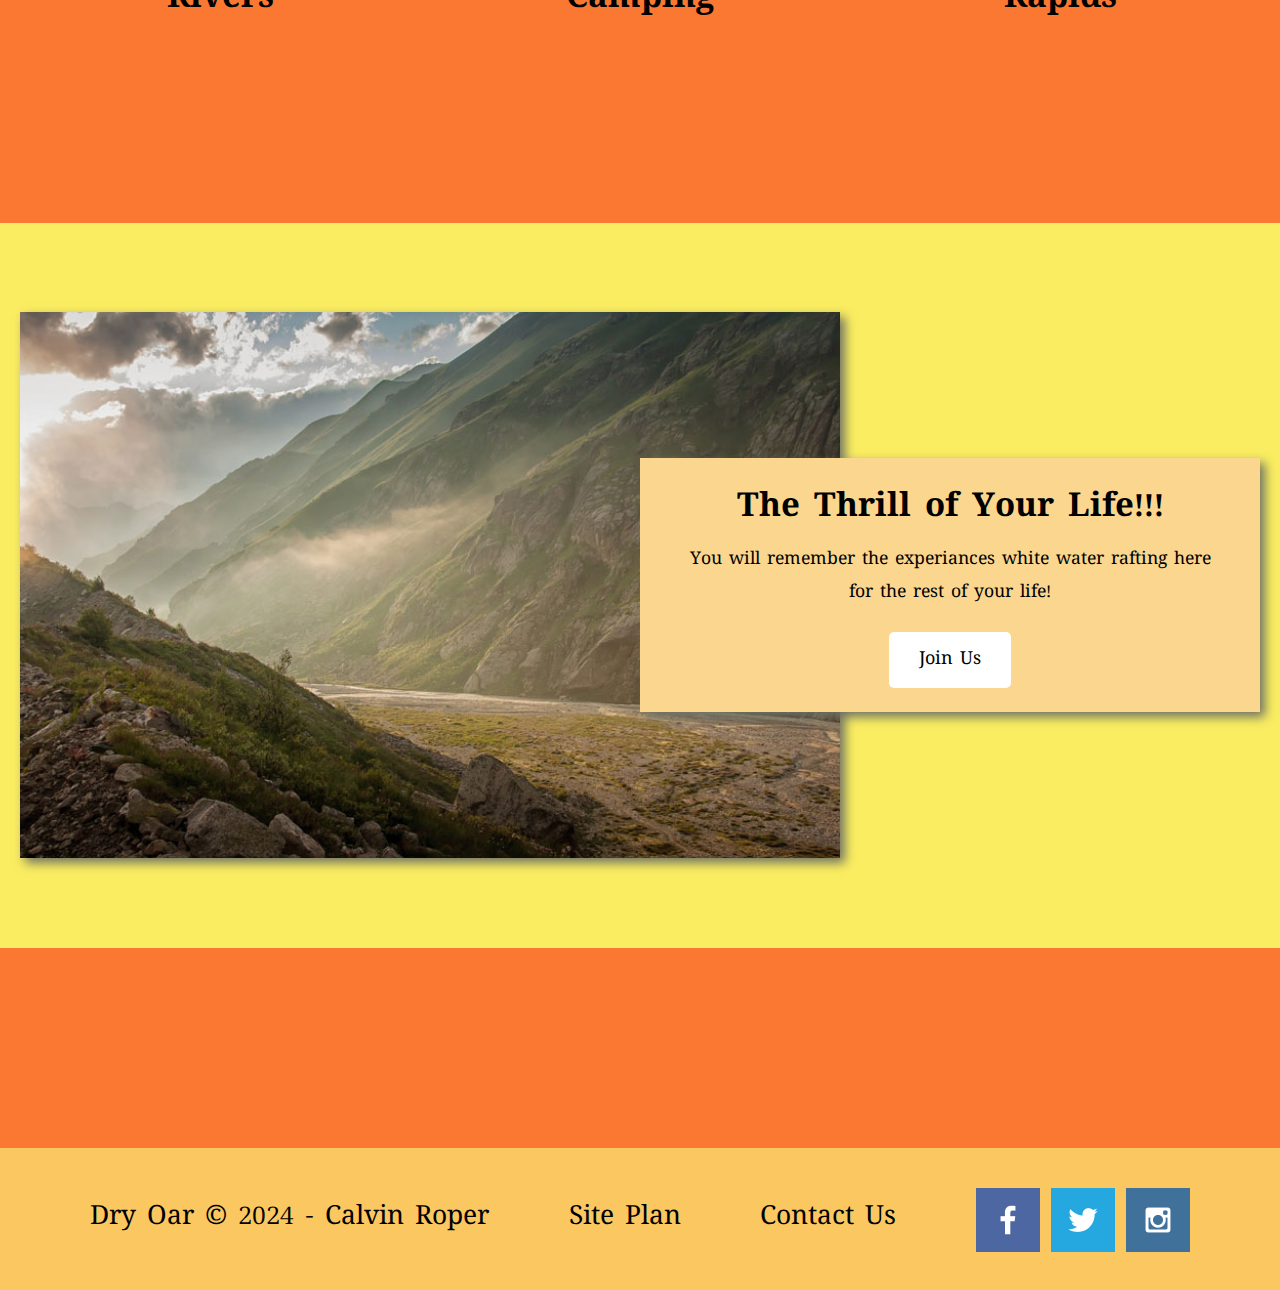
==== commit 19b117b1: "I created a second page for my rafting site. I added my wire frame to it." ====
--- a/wwr/index.html
+++ b/wwr/index.html
@@ -16,7 +16,7 @@
     </a>
     <nav>
         <a href="index.html">Home</a>
-        <a href="#">Page 2</a>
+        <a href="2nd-page.html">Rivers</a>
         <a href="site-plan-rafting.html">Site Plan</a>
         <a href="contactus.html">Contact Us</a>
     </nav>
--- a/wwr/styles/style.css
+++ b/wwr/styles/style.css
@@ -213,6 +213,11 @@
 footer .social img {
     padding-top: 15px;
 }
+#wire {
+    width:80%;
+    display: block;
+    margin: auto auto;
+}
 @media screen and (max-width: 900px) {
     #hero, .home-grid {
         display: block;
